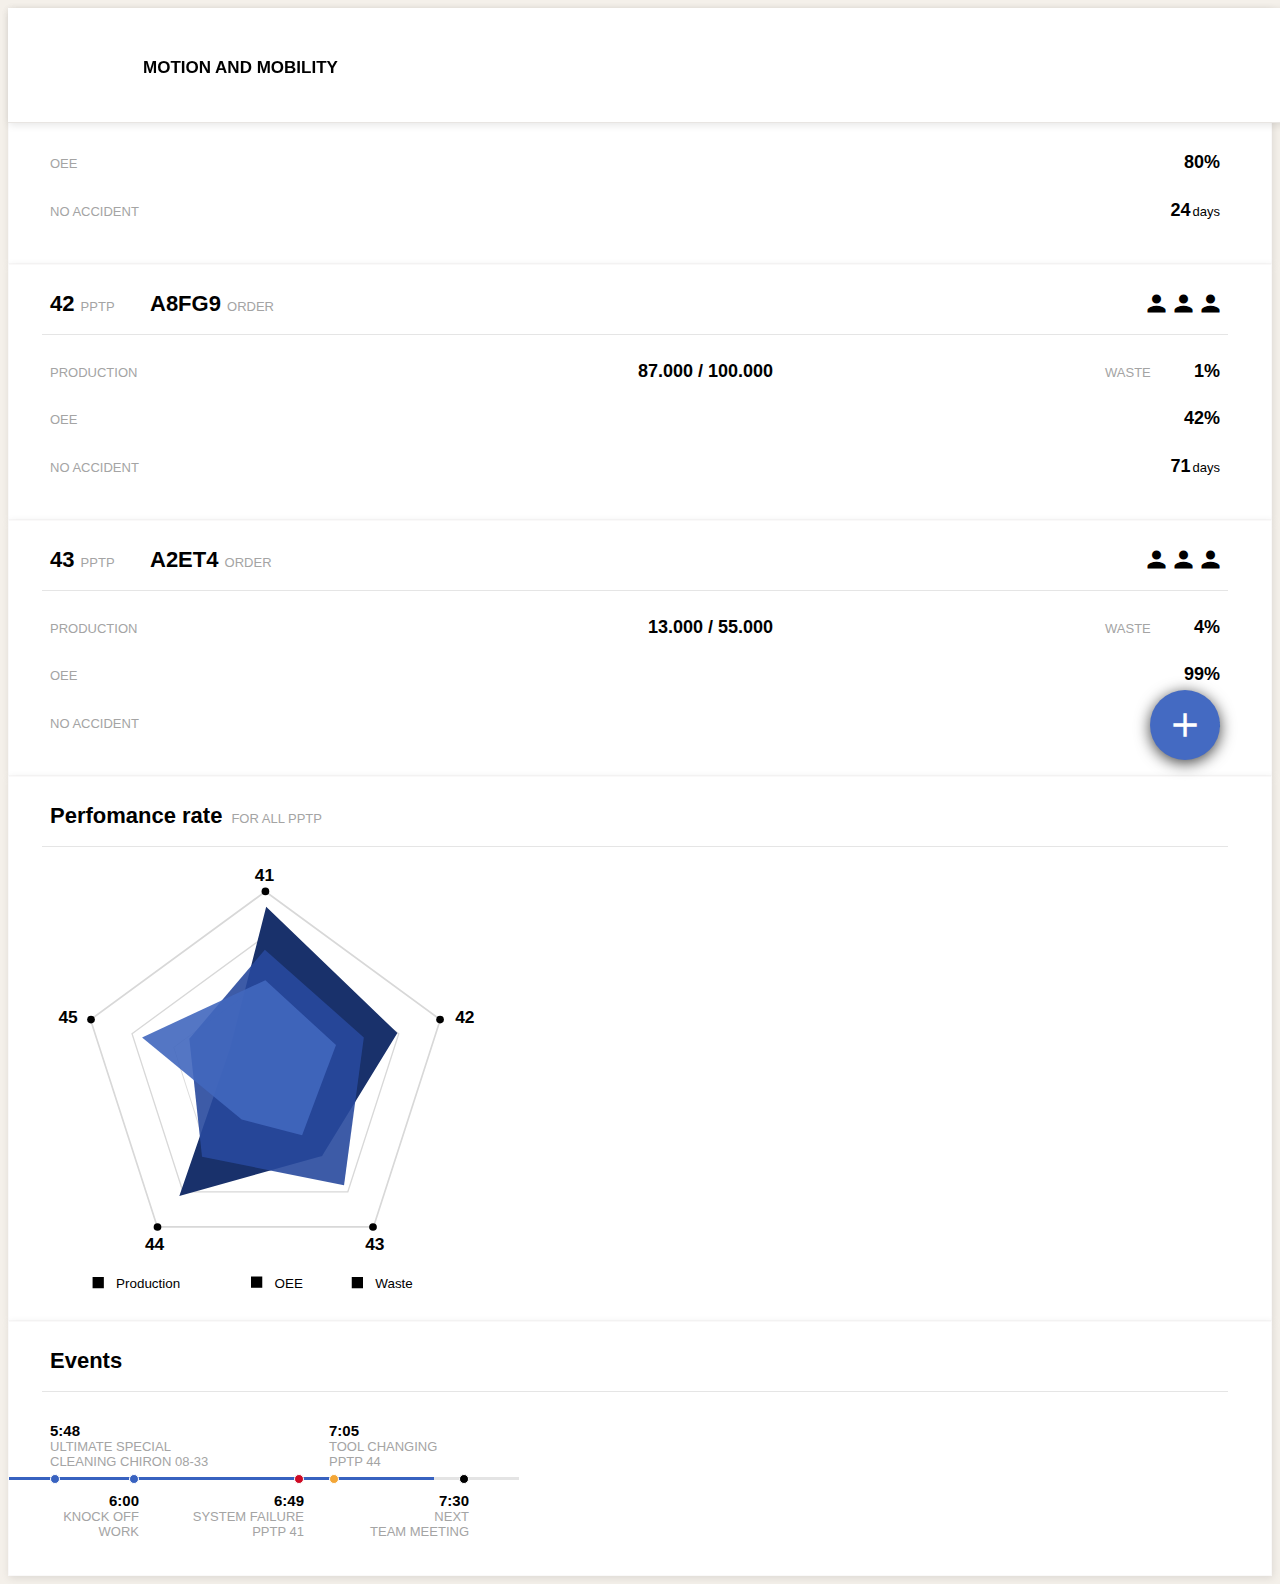
==== src/index.html @ ba4b2654 "Add special icon in operator" ====
﻿<!DOCTYPE html>
<html>
<head>
    <meta charset="utf-8" />
    <title>Motion and mobility</title>
    <link href="css/normalize.css" rel="stylesheet" />
    <link href="css/app.css" rel="stylesheet" />
    <link href="css/mobility.css" rel="stylesheet" />
    <link href="css/header.css" rel="stylesheet" />
    <link href="css/order.css" rel="stylesheet" />
    <link href="css/perfomance.css" rel="stylesheet" />
    <link href="css/event.css" rel="stylesheet" />
    <link href="css/bar.css" rel="stylesheet" />
    <link href="css/chart.css" rel="stylesheet" />
    <link href="css/operators.css" rel="stylesheet" />
    <link href="css/ticket.css" rel="stylesheet" />
    <link href="css/notification.css" rel="stylesheet" />
    <link href="https://fonts.googleapis.com/icon?family=Material+Icons" rel="stylesheet">
    <script src="https://ajax.googleapis.com/ajax/libs/jquery/3.2.1/jquery.min.js"></script>
    <script src="js/dragscroll.js"></script>
    <script src="js/visibility.js"></script>
    <script src="js/mobility.js"></script>
</head>
<body>
    <div class="tracer"></div>
    <div class="header">
        <div class="header__title">
            Motion and mobility
        </div>
        <div class="header__dateTime__container">
            <div class="header__dateTime__time">
                7:25
            </div>
            <div class="header__dateTime__date">
                Thursday, may 18
            </div>
        </div>
    </div>
    <div class="mobility">
        <div class="body">
            <div class="body__containers">
                <div class="orders__container">
                    <div class="order">
                        <div class="order__header">
                            <div class="order__header__pptp">
                                <span class="order__header__pptp__value">
                                    41
                                </span>
                                <span class="order__header__pptp__caption">
                                    PPTP
                                </span>
                            </div>
                            <div class="order__header__identificator">
                                <span class="order__header__identificator__value">
                                    a9hc4
                                </span>
                                <span class="order__header__identificator__caption">
                                    Order
                                </span>
                            </div>
                            <div class="order__header__spacer"></div>
                            <div class="order__header__operators">
                                <i class="order__header__operator--inactive material-icons md-27 ">person</i><i class="order__header__operator--active material-icons md-27">person</i><i class="order__header__operator--active material-icons md-27">person</i>
                            </div>
                        </div>
                        <div class="order__rule"></div>
                        <div class="order__body">
                            <div class="order__body__produce">
                                <div class="order__body__produce__production__container">
                                    <div class="order__body__produce__production">
                                        <div class="order__body__produce__production__info">
                                            <div class="order__body__produce__production__info__caption">
                                                Production
                                            </div>
                                            <div class="order__body__produce__production__info__value">
                                                45.000 / 80.000
                                            </div>
                                        </div>
                                        <div class="bar" style="width:730px">
                                            <div class="bar_background">
                                                <div class="bar__progress" style="width:400px"></div>
                                            </div>
                                        </div>
                                    </div>
                                </div>
                                <div class="order__body__produce__waste_container">
                                    <div class="order__body__produce__waste">
                                        <div class="order__body__produce__waste__info">
                                            <div class="order__body__produce__waste__info__caption">
                                                Waste
                                            </div>
                                            <div class="order__body__produce__waste__info__value">
                                                2%
                                            </div>
                                        </div>
                                        <div class="bar" style="width:115px">
                                            <div class="bar_background">
                                                <div class="bar__progress" style="width:53px"></div>
                                            </div>
                                        </div>
                                    </div>
                                </div>
                            </div>
                            <div class="order__body__equipment">
                                <div class="order__body__equipment__info">
                                    <div class="order__body__equipment__info__caption">
                                        Oee
                                    </div>
                                    <div class="order__body__equipment__info__value">
                                        80%
                                    </div>
                                </div>
                                <div class="bar" style="width:873px">
                                    <div class="bar_background">
                                        <div class="bar__progress" style="width:723px"></div>
                                    </div>
                                </div>
                            </div>
                            <div class="order__body__noaccident">
                                <div class="order__body__noaccident__info">
                                    <div class="order__body__noaccident__info__caption">
                                        No accident
                                    </div>
                                    <div class="order__body__noaccident__info__value">
                                        <span class="order__body__noaccident__info__value__numeric">24</span><span class="order__body__noaccident__info__value__text">days</span>
                                    </div>
                                </div>
                                <div class="bar" style="width:873px">
                                    <div class="bar_background">
                                        <div class="bar__progress" style="width:275px"></div>
                                    </div>
                                </div>

                            </div>
                        </div>
                    </div>
                    <div class="order">
                        <div class="order__header">
                            <div class="order__header__pptp">
                                <span class="order__header__pptp__value">
                                    42
                                </span>
                                <span class="order__header__pptp__caption">
                                    PPTP
                                </span>
                            </div>
                            <div class="order__header__identificator">
                                <span class="order__header__identificator__value">
                                    a8fg9
                                </span>
                                <span class="order__header__identificator__caption">
                                    Order
                                </span>
                            </div>
                            <div class="order__header__spacer"></div>
                            <div class="order__header__operators">
                                <i class="order__header__operator--active material-icons md-27 ">person</i><i class="order__header__operator--active material-icons md-27">person</i><i class="order__header__operator--active material-icons md-27">person</i>
                            </div>
                        </div>
                        <div class="order__rule"></div>
                        <div class="order__body">
                            <div class="order__body__produce">
                                <div class="order__body__produce__production__container">
                                    <div class="order__body__produce__production">
                                        <div class="order__body__produce__production__info">
                                            <div class="order__body__produce__production__info__caption">
                                                Production
                                            </div>
                                            <div class="order__body__produce__production__info__value">
                                                87.000 / 100.000
                                            </div>
                                        </div>
                                        <div class="bar" style="width:730px">
                                            <div class="bar_background">
                                                <div class="bar__progress" style="width:625px"></div>
                                            </div>
                                        </div>
                                    </div>
                                </div>
                                <div class="order__body__produce__waste_container">
                                    <div class="order__body__produce__waste">
                                        <div class="order__body__produce__waste__info">
                                            <div class="order__body__produce__waste__info__caption">
                                                Waste
                                            </div>
                                            <div class="order__body__produce__waste__info__value">
                                                1%
                                            </div>
                                        </div>
                                        <div class="bar" style="width:115px">
                                            <div class="bar_background">
                                                <div class="bar__progress" style="width:21px"></div>
                                            </div>
                                        </div>
                                    </div>
                                </div>
                            </div>
                            <div class="order__body__equipment">
                                <div class="order__body__equipment__info">
                                    <div class="order__body__equipment__info__caption">
                                        Oee
                                    </div>
                                    <div class="order__body__equipment__info__value">
                                        42%
                                    </div>
                                </div>
                                <div class="bar" style="width:873px">
                                    <div class="bar_background">
                                        <div class="bar__progress--warning" style="width:400px"></div>
                                    </div>
                                </div>
                            </div>
                            <div class="order__body__noaccident">
                                <div class="order__body__noaccident__info">
                                    <div class="order__body__noaccident__info__caption">
                                        No accident
                                    </div>
                                    <div class="order__body__noaccident__info__value">
                                        <span class="order__body__noaccident__info__value__numeric">71</span><span class="order__body__noaccident__info__value__text">days</span>
                                    </div>
                                </div>
                                <div class="bar" style="width:873px">
                                    <div class="bar_background">
                                        <div class="bar__progress" style="width:687px"></div>
                                    </div>
                                </div>

                            </div>
                        </div>
                    </div>
                    <div class="order">
                        <div class="order__header">
                            <div class="order__header__pptp">
                                <span class="order__header__pptp__value">
                                    43
                                </span>
                                <span class="order__header__pptp__caption">
                                    PPTP
                                </span>
                            </div>
                            <div class="order__header__identificator">
                                <span class="order__header__identificator__value">
                                    a2et4
                                </span>
                                <span class="order__header__identificator__caption">
                                    Order
                                </span>
                            </div>
                            <div class="order__header__spacer"></div>
                            <div class="order__header__operators">
                                <i class="order__header__operator--active material-icons md-27 ">person</i><i class="order__header__operator--active material-icons md-27">person</i><i class="order__header__operator--active material-icons md-27">person</i>
                            </div>
                        </div>
                        <div class="order__rule"></div>
                        <div class="order__body">
                            <div class="order__body__produce">
                                <div class="order__body__produce__production__container">
                                    <div class="order__body__produce__production">
                                        <div class="order__body__produce__production__info">
                                            <div class="order__body__produce__production__info__caption">
                                                Production
                                            </div>
                                            <div class="order__body__produce__production__info__value">
                                                13.000 / 55.000
                                            </div>
                                        </div>
                                        <div class="bar" style="width:730px">
                                            <div class="bar_background">
                                                <div class="bar__progress--warning" style="width:225px"></div>
                                            </div>
                                        </div>
                                    </div>
                                </div>
                                <div class="order__body__produce__waste_container">
                                    <div class="order__body__produce__waste">
                                        <div class="order__body__produce__waste__info">
                                            <div class="order__body__produce__waste__info__caption">
                                                Waste
                                            </div>
                                            <div class="order__body__produce__waste__info__value">
                                                4%
                                            </div>
                                        </div>
                                        <div class="bar" style="width:115px">
                                            <div class="bar_background">
                                                <div class="bar__progress--alert" style="width:77px"></div>
                                            </div>
                                        </div>
                                    </div>
                                </div>
                            </div>
                            <div class="order__body__equipment">
                                <div class="order__body__equipment__info">
                                    <div class="order__body__equipment__info__caption">
                                        Oee
                                    </div>
                                    <div class="order__body__equipment__info__value">
                                        99%
                                    </div>
                                </div>
                                <div class="bar" style="width:873px">
                                    <div class="bar_background">
                                        <div class="bar__progress" style="width:862px"></div>
                                    </div>
                                </div>
                            </div>
                            <div class="order__body__noaccident">
                                <div class="order__body__noaccident__info">
                                    <div class="order__body__noaccident__info__caption">
                                        No accident
                                    </div>
                                    <div class="order__body__noaccident__info__value">
                                        <span class="order__body__noaccident__info__value__numeric">15</span><span class="order__body__noaccident__info__value__text">days</span>
                                    </div>
                                </div>
                                <div class="bar" style="width:873px">
                                    <div class="bar_background">
                                        <div class="bar__progress" style="width:97px"></div>
                                    </div>
                                </div>

                            </div>
                        </div>
                    </div>
                </div>
                <div class="contextual__container">
                    <div class="perfomance">
                        <div class="perfomance__header">
                            <div class="perfomance__header__title">
                                <span class="perfomance__header__title__main">Perfomance rate</span><span class="perfomance__header__title__minor">For all PPTP</span>
                            </div>
                        </div>
                        <div class="perfomance__rule"></div>
                        <div class="perfomance__body">
                            <div class="perfomance__body_chart">
                                <svg xmlns="http://www.w3.org/2000/svg" class="chart" height="450" width="450" viewBox="0 0 119 119">
                                    <g>
                                        <g transform="translate(-48.5 -61.5)">
                                            <text x="104.761" y="70.494">
                                                <tspan class="chart_reference_values" y="70.494" x="104.761" font-size="4.6">41</tspan>
                                            </text>
                                            <text y="108.099" x="157.769">
                                                <tspan class="chart_reference_values" y="108.099" x="157.769" font-size="4.6">42</tspan>
                                            </text>
                                            <text y="168.105" x="133.961">
                                                <tspan class="chart_reference_values" y="168.105" x="133.961" font-size="4.6">43</tspan>
                                            </text>
                                            <text y="168.133" x="75.73">
                                                <tspan class="chart_reference_values" y="168.133" x="75.73" font-size="4.6">44</tspan>
                                            </text>
                                            <text y="108.071" x="52.85">
                                                <tspan class="chart_reference_values" y="108.071" x="52.85" font-size="4.6">45</tspan>
                                            </text>
                                            <g>
                                                <path class="chart_legend_color_production" d="M61.876 175.2h2.98v2.98h-2.98z" />
                                                <text class="chart_legend_info" y="178.138" x="68.097">
                                                    <tspan y="178.138" x="68.097" font-size="3.55">Production</tspan>
                                                </text>
                                            </g>
                                            <g>
                                                <path class="chart_legend_color_oee" d="M103.77 175.08h2.98v2.98h-2.98z" />
                                                <text class="chart_legend_info" y="178.195" x="110.166" transform="translate(-.177 -.177)">
                                                    <tspan y="178.195" x="110.166" font-size="3.55">OEE</tspan>
                                                </text>
                                            </g>
                                            <g>
                                                <path class="chart_legend_color_waste" d="M130.412 175.212h2.98v2.98h-2.98z" />
                                                <text class="chart_legend_info" y="178.15" x="136.633">
                                                    <tspan y="178.15" x="136.633" font-size="3.55">Waste</tspan>
                                                </text>
                                            </g>
                                            <path class="chart_reference_pentagon" d="M107.442 73.62l46.112 33.5-17.613 54.21H78.945L61.33 107.12z" transform="matrix(1.0029 0 0 1.0114 -.178 -1.187)" stroke-width=".45" />
                                            <path class="chart_reference_pentagon" d="M107.442 73.62l46.112 33.5-17.613 54.21H78.945L61.33 107.12z" transform="matrix(.76486 0 0 .77135 25.398 28.24)" stroke-width=".45" />
                                            <path class="chart_reference_pentagon" d="M107.442 73.62l46.112 33.5-17.613 54.21H78.945L61.33 107.12z" transform="matrix(.5257 0 0 .53016 51.094 57.692)" stroke-width=".45" />
                                            <ellipse class="chart_reference_spot" cx="107.584" cy="73.238" rx="1.02" ry="1.008" stroke-width=".4" />
                                            <ellipse class="chart_reference_spot" cx="153.762" cy="107.138" rx="1.02" ry="1.008" stroke-width=".4" />
                                            <ellipse class="chart_reference_spot" cx="61.461" cy="107.138" rx="1.02" ry="1.008" stroke-width=".4" />
                                            <ellipse class="chart_reference_spot" cx="79.04" cy="161.987" rx="1.02" ry="1.008" stroke-width=".4" />
                                            <ellipse class="chart_reference_spot" cx="136.032" cy="161.987" rx="1.02" ry="1.008" stroke-width=".4" />
                                            <path class="chart_data_production" d="M142.484 110.697l-19.926 32.525-37.746 10.563 13.425-39.02 9.55-37.433z" />
                                            <path class="chart_data_oee" d="M107.434 88.697l-19.976 23.49L90.82 143.4l37.55 7.575 5.235-39.123z" />
                                            <path class="chart_data_waste" d="M74.964 111.852l32.612-15.13 18.666 17.17-8.96 23.864-15.97-4.17z" />
                                        </g>
                                    </g>
                                </svg>
                            </div>
                        </div>
                    </div>
                    <div class="event">
                        <div class="event__header">
                            <div class="event__header__title">
                                <span class="event__header__title__main">Events</span>
                            </div>
                        </div>
                        <div class="event__rule"></div>
                        <div id="event__body__container" class="event__body__container dragscroll">
                            <div id="event__body" class="event__body">
                                <div class="event__body__situation__type1" style="top:30px; left:41px; width:180px;">
                                    <div class="event__body__situation__type1__time">
                                        5:48
                                    </div>
                                    <div class="event__body__situation__type1__name">
                                        Ultimate special<br>cleaning Chiron 08-33
                                    </div>
                                    <div class="event__body__situation__type1_point"></div>
                                </div>
                                <div class="event__body__situation__type1" style="top:30px; left:320px; width:180px;">
                                    <div class="event__body__situation__type1__time">
                                        7:05
                                    </div>
                                    <div class="event__body__situation__type1__name">
                                        Tool changing<br>PPTP 44
                                    </div>
                                    <div class="event__body__situation__type1_point--warning"></div>
                                </div>
                                <div class="event__body__situation__type1" style="top:30px; left:520px; width:180px;">
                                    <div class="event__body__situation__type1__time">
                                        7:42
                                    </div>
                                    <div class="event__body__situation__type1__name">
                                        Tool Control <br>PPTP 44
                                    </div>
                                    <div class="event__body__situation__type1_point"></div>
                                </div>
                                <div class="event__body__situation__type1" style="top:30px; left:820px; width:180px;">
                                    <div class="event__body__situation__type1__time">
                                        10:59
                                    </div>
                                    <div class="event__body__situation__type1__name">
                                        Report order <br>a9hc4
                                    </div>
                                    <div class="event__body__situation__type1_point"></div>
                                </div>
                                <div class="event__body__situation__type1" style="top:30px; left:1000px; width:180px;">
                                    <div class="event__body__situation__type1__time">
                                        12:15
                                    </div>
                                    <div class="event__body__situation__type1__name">
                                        Distribution<br>a9hc4
                                    </div>
                                    <div class="event__body__situation__type1_point--info"></div>
                                </div>
                                <div class="event__body__situation__type2" style="top:82px; left:-50px; width:180px;">
                                    <div class="event__body__situation__type2__time">
                                        6:00
                                    </div>
                                    <div class="event__body__situation__type2__name">
                                        Knock off<br>work
                                    </div>
                                    <div class="event__body__situation__type2_point"></div>
                                </div>
                                <div class="event__body__situation__type2" style="top:82px; left:115px; width:180px;">
                                    <div class="event__body__situation__type2__time">
                                        6:49
                                    </div>
                                    <div class="event__body__situation__type2__name">
                                        System failure<br>PPTP 41
                                    </div>
                                    <div class="event__body__situation__type2_point--alert"></div>
                                </div>
                                <div class="event__body__situation__type2" style="top:82px; left:280px; width:180px;">
                                    <div class="event__body__situation__type2__time">
                                        7:30
                                    </div>
                                    <div class="event__body__situation__type2__name">
                                        Next<br> team meeting
                                    </div>
                                    <div class="event__body__situation__type2_point--info"></div>
                                </div>
                                <div class="event__body__situation__type2" style="top:82px; left:540px; width:180px;">
                                    <div class="event__body__situation__type2__time">
                                        9:45
                                    </div>
                                    <div class="event__body__situation__type2__name">
                                        Review<br> tool measurements
                                    </div>
                                    <div class="event__body__situation__type2_point"></div>
                                </div>
                                <div class="event__body__situation__type2" style="top:82px; left:760px; width:180px;">
                                    <div class="event__body__situation__type2__time">
                                        11:17
                                    </div>
                                    <div class="event__body__situation__type2__name">
                                        Track order<br>a9hc4
                                    </div>
                                    <div class="event__body__situation__type2_point"></div>
                                </div>
                                <div class="event__body__timeline" style="width:1180px;">
                                    <div class="event__body__timeline__progress" style="width:425px;">
                                    </div>
                                </div>

                            </div>
                        </div>
                    </div>
                </div>
            </div>

        </div>
        <div class="operators">
            <div id="operators__list" class="operators__list" style="visibility:hidden;">
                <div class="operators__list__operator1">
                    <div class="operators__list__operator__label">
                        <div class="operators__list__operator__label__value">
                            Herr Müller
                        </div>

                    </div>
                    <div class="operators__list__operator__icon">
                        <i class="material-icons md-39">person</i>
                    </div>
                </div>
                <div id="operators__list__operator2" class="operators__list__operator2">
                    <div class="operators__list__operator__label2">
                        <div class="operators__list__operator__label__value">
                            Herr Schmidt
                        </div>
                    </div>
                    <div class="operators__list__operator__icon--active">
                        <i class="material-icons md-71">person</i>
                    </div>
                    <div class="operators__list__operator__iconspecial">
                        <div class="operators__list__operator__iconspecial__value">
                            W
                        </div>
                    </div>
                </div>
                <div class="operators__list__operator1">
                    <div class="operators__list__operator__label3">
                        <div class="operators__list__operator__label__value">
                            Herr Meier
                        </div>

                    </div>
                    <div class="operators__list__operator__icon">
                        <i class="material-icons md-39">person</i>
                    </div>
                </div>
            </div>
            <div class="operators__add">
                <div id="operators__add__icon" class="operators__add__icon">
                    <i class="material-icons md-40">add</i>
                </div>
            </div>
        </div>
    </div>
    <div id="ticket" class="ticket" style="display:none;">
        <div class="ticket__cover">
        </div>
        <div class="ticket__window__container">
            <div class="ticket__window">
                <div class="ticket__window__main">
                    <div class="ticket__window__main__header">
                        <div class="ticket__window__main_header__title">
                            Ticket #3458
                        </div>
                        <div class="ticket__window__main_header__info">
                            <span class="ticket__window__main_header__info__ppt">
                                <span class="ticket__window__main_header__info__ppt__value">
                                    43
                                </span>
                                <span class="ticket__window__main_header__info__ppt__caption">
                                    PPTP
                                </span>
                            </span>
                            <span class="ticket__window__main_header__info__order">
                                <span class="ticket__window__main_header__info__order__value">
                                    a2et4
                                </span>
                                <span class="ticket__window__main_header__info__order__caption">
                                    Order
                                </span>
                            </span>
                            <span class="ticket__window__main_header__info__worker">
                                <span class="ticket__window__main_header__info__worker__value">
                                    Herr Schmidt
                                </span>
                                <span class="ticket__window__main_header__info__worker__caption">
                                    Worker
                                </span>
                            </span>
                        </div>
                    </div>
                    <div class="ticket__window__main__rule"></div>
                    <div class="ticket__window__main__body">
                        <div class="ticket__window__main__body__recommandations">
                            <div class="ticket__window__main__body__recommandations__info">
                                Recommandations to solve the problem
                            </div>
                            <div class="ticket__window__main__body__recommandations__chance">
                                Chance
                            </div>
                        </div>
                        <div class="ticket__window__main__body__recommandationsdata">
                            <div class="ticket__window__main__body__recommandationsdata__line">
                                <div class="ticket__window__main__body__recommandationsdata__info">
                                    1. Check the scissors
                                </div>
                                <div class="ticket__window__main__body__recommandationsdata__value">
                                    75%
                                </div>

                            </div>
                            <div class="ticket__window__main__body__recommandationsdata__line">
                                <div class="ticket__window__main__body__recommandationsdata__info">
                                    2. Check the gears
                                </div>
                                <div class="ticket__window__main__body__recommandationsdata__value">
                                    52%
                                </div>

                            </div>
                            <div class="ticket__window__main__body__recommandationsdata__line">
                                <div class="ticket__window__main__body__recommandationsdata__info">
                                    3. Check machine settings
                                </div>
                                <div class="ticket__window__main__body__recommandationsdata__value">
                                    28%
                                </div>

                            </div>
                        </div>
                    </div>
                </div>
                <div id="ticket__window__button" class="ticket__window__button">
                    <div class="ticket__window__button__info">
                        Send ticket
                    </div>
                </div>

            </div>
        </div>
    </div>
    <div id="notification" class="notification" style="display:none;">
        <div class="notification__cover">
        </div>
        <div class="notification__window__container">
            <div class="notification__window__icon">
                <i class="material-icons md-65 ">done</i>
            </div>
            <div class="notification__window__info">
                <div class="notification__window__info__text">
                    Ticket sent
                </div>
            </div>
        </div>
    </div>
</body>
</html>
---- src/css/app.css ----
﻿/*
    Generic for the entire application.
*/

* {
    box-sizing: border-box;
}

body {
    background-color: #f4f0ea;
    font-family: Arial, Helvetica, sans-serif;
}

.tracer {
    position: fixed;
    top: 0;
    left: 0;
    width: 1600px;
    height: 1062px;
    opacity: 0.2;
    z-index: 100;
    /* uncomment code to see the trace image */
    /*background-image: url("../../mockups/view-04.png");*/
    /*background-image: url("../../mockups/view-03.png");*/
    background-image: url("../../mockups/view-02.png");
    /*background-image: url("../../mockups/view-01.png");*/
}
---- src/css/header.css ----
﻿/**/
.header {
    position: absolute;
    width: 1600px;
    height: 115px;
    background-color: #ffffff;
    display: flex;
    justify-content: space-between;
    align-items: center;
    border-bottom: 1px solid #e8e5e2;
    z-index: 100;
    box-shadow: 1px 2px 8px 0px rgba(0,0,0,0.1);
}

.header__title {
    margin: 5px 0 0 135px;
    /*margin-top: 5px;
    margin-left: 135px;*/
    text-transform: uppercase;
    font-size: 17px;
    font-weight: 700;
}

.header__dateTime__container {
    margin-right: 50px;
}

.header__dateTime__time {
    font-weight: 700;
    font-size: 22px;
    text-align: right;
}

.header__dateTime__date {
    text-transform: uppercase;
    color: #84848c;
    font-size: 13px;
}
---- src/css/order.css ----
﻿/*
    Order component.
*/

.order {
    width: 100%;
    height: 256px;
    /*background-color: blue;*/
    display: flex;
    flex-direction: column;
    padding-left: 33px;
    padding-right: 43px;
    background-color: #ffffff;
    border: 1px solid #faf9f9;
    box-shadow: 1px 2px 8px 0px rgba(0,0,0,0.1);
}
/**/
.order__header {
    /*background-color: yellow;*/
    width: inherit;
    height: 69px;
    display: flex;
}

.order__header__operator--inactive {
    color: #d7d7d7;
}

.order__header__operator--active {
    color: #000000;
}

.order__header__pptp {
    width: 100px;
    height: inherit;
    padding-top: 26px;
    padding-left: 8px;
    /*background-color: Highlight;*/
}

.order__header__pptp__value {
    font-weight: 700;
    font-size: 22px;
}

.order__header__pptp__caption {
    text-transform: uppercase;
    color: #a4a4a4;
    font-size: 13px;
}

.order__header__identificator {
    width: 150px;
    height: inherit;
    /*background-color: lightcyan;*/
    padding-top: 26px;
    padding-left: 8px;
}

.order__header__identificator__value {
    text-transform: uppercase;
    font-weight: 700;
    font-size: 22px;
}

.order__header__identificator__caption {
    text-transform: uppercase;
    color: #a4a4a4;
    font-size: 13px;
}

.order__header__spacer {
    flex-grow: 1;
}

/**/
.order__header__operators {
    width: 100px;
    height: inherit;
    padding-top: 25px;
    text-align: right;
    padding-right: 4px;
    /*background-color: lightcoral*/
}

    .order__header__operators .material-icons.md-27 {
        font-size: 27px;
    }



/**/
.order__rule {
    width: 100%;
    height: 1px;
    /*background-color: red;*/
    background-color: #e5e5e5;
}

/**/
.order__body {
    /*background-color: orange;*/
    width: inherit;
    height: 187px;
    display: flex;
    flex-direction: column;
    padding-top: 10px;
    padding-left: 8px;
    padding-right: 8px;
    /*padding-top: 4px;*/
}

.order__body__produce {
    margin-top: 16px;
    height: 32px;
    /*background-color: gray;*/
    display: flex;
    justify-content: space-between;
}

.order__body__produce__production__container {
    width: 730px;
    /*background-color: greenyellow;*/
}

.order__body__produce__production__info {
    display: flex;
    height: 22px;
    justify-content: space-between;
}

.order__body__produce__production__info__caption {
    text-transform: uppercase;
    color: #a4a4a4;
    font-size: 13px;
    padding-top: 4px;
}

.order__body__produce__production__info__value {
    font-weight: 700;
    font-size: 18px;
    padding-right: 7px;
}


.order__body__produce__waste_container {
}

.order__body__produce__waste {
    width: 115px;
}

.order__body__produce__waste__info {
    display: flex;
    height: 22px;
    justify-content: space-between;
}

.order__body__produce__waste__info__caption {
    text-transform: uppercase;
    color: #a4a4a4;
    font-size: 13px;
    padding-top: 4px;
}

.order__body__produce__waste__info__value {
    font-weight: 700;
    font-size: 18px;
    /*padding-right: 7px;*/
}


/**/
.order__body__equipment {
    margin-top: 15px;
    height: 32px;
    /*background-color: darkseagreen;*/
}

.order__body__equipment__info {
    display: flex;
    justify-content: space-between;
    height: 22px;
}

.order__body__equipment__info__caption {
    text-transform: uppercase;
    color: #a4a4a4;
    font-size: 13px;
    padding-top: 4px;
}

.order__body__equipment__info__value {
    font-weight: 700;
    font-size: 18px;
}


.order__body__noaccident {
    margin-top: 16px;
    height: 32px;
}

.order__body__noaccident__info {
    display: flex;
    justify-content: space-between;
    height: 22px;
}

.order__body__noaccident__info__caption {
    text-transform: uppercase;
    color: #a4a4a4;
    font-size: 13px;
    padding-top: 4px;
}

.order__body__noaccident__info__value {
}

.order__body__noaccident__info__value__numeric {
    font-weight: 700;
    font-size: 18px;
    margin-right: 2px;
}

.order__body__noaccident__info__value__text {
    font-size: 13px;
}
---- src/css/perfomance.css ----
﻿.perfomance {
    width: 100%;
    height: 545px;
    border: 1px solid red;
    padding-left: 33px;
    padding-right: 43px;
    background-color: #ffffff;
    border: 1px solid #faf9f9;
    box-shadow: 1px 2px 8px 0px rgba(0,0,0,0.1);
}

.perfomance__header {
    /*background-color: yellow;*/
    width: inherit;
    height: 69px;
    display: flex;
}

.perfomance__header__title {
    width: 100%;
    height: inherit;
    padding-top: 26px;
    padding-left: 8px;
    /*background-color: Highlight;*/
}

.perfomance__header__title__main {
    font-weight: 700;
    font-size: 22px;
    margin-right: 9px;
}

.perfomance__header__title__minor {
    text-transform: uppercase;
    color: #a4a4a4;
    font-size: 13px;
    padding-top: 2px;
}

.perfomance__rule {
    width: 100%;
    height: 1px;
    /*background-color: red;*/
    background-color: #e5e5e5;
}
---- src/css/event.css ----
﻿/*
    Event component and its timeline.
*/

.event {
    width: 100%;
    height: 255px;
    /*padding-left: 33px;
    padding-right: 43px;*/
    border: 1px solid #faf9f9;
    background-color: #ffffff;
    /*border: 1px solid #faf9f9;*/
    box-shadow: 1px 2px 8px 0px rgba(0,0,0,0.1);
}

.event__header {
    width: inherit;
    height: 69px;
    display: flex;
    /*background-color: Highlight;*/
    padding-left: 33px;
    padding-right: 43px;
}

.event__header__title {
    width: 100%;
    height: inherit;
    padding-top: 26px;
    padding-left: 8px;
    /*background-color: Highlight;*/
}

.event__header__title__main {
    font-weight: 700;
    font-size: 22px;
    margin-right: 9px;
}

.event__header__title__minor {
    text-transform: uppercase;
    color: #a4a4a4;
    font-size: 13px;
    padding-top: 2px;
}

.event__rule {
    width: calc(100% - 33px - 43px);
    height: 1px;
    /*background-color: red;*/
    margin-left: 33px;
    margin-right: 43px;
    background-color: #e5e5e5;
}


.event__body__container {
    position: absolute;
    /*background-color: red;*/
    overflow-x: hidden;
    /*overflow-y: hidden;*/
    width: 510px;
    height: 187px;
}


.event__body {
    position: absolute;
    /*overflow-x: auto;
    overflow-y: hidden;*/
    /*width: 510px;
    height: 187px;*/
    /*display: flex;
    flex-direction: column;*/
    padding-top: 10px;
    height: 100%;
    /*background-color: yellow;*/
}
/*.event__body {
    position: absolute;
    overflow-x: auto;
    overflow-y: hidden;
    width: 510px;
    height: 187px;
    display: flex;
    flex-direction: column;
    padding-top: 10px;
}*/


.event__body__timeline {
    height: 3px;
    margin-top: 75px;
    background-color: #e4e4e4;
}

.event__body__timeline__progress {
    height: inherit;
    /*background-color: #e4e4e4;*/
    background-color: #3862c0;
}

/**/
.event__body__situation__type1 {
    position: inherit;
    height: 62px;
    width: 170px;
    /*border: 1px solid red;*/
}

.event__body__situation__type1__time {
    font-size: 15px;
    font-weight: 700;
}

.event__body__situation__type1__name {
    text-transform: uppercase;
    color: #a4a4a4;
    font-size: 13px;
}

.event__body__situation__type1_point {
    position: absolute;
    bottom: 0;
    width: 10px;
    height: 10px;
    border-radius: 5px;
    background-color: #3862c0;
    border: 1px solid #ffffff;
}

.event__body__situation__type1_point--warning {
    position: absolute;
    bottom: 0;
    width: 10px;
    height: 10px;
    border-radius: 5px;
    background-color: #f3a636;
    border: 1px solid #ffffff;
}

.event__body__situation__type1_point--info {
    position: absolute;
    bottom: 0;
    width: 10px;
    height: 10px;
    border-radius: 5px;
    background-color: #000000;
    border: 1px solid #ffffff;
}


/*----------*/
.event__body__situation__type2 {
    position: inherit;
    height: 62px;
    width: 170px;
    /*border: 1px solid red;*/
    padding-top: 18px;
}

.event__body__situation__type2__time {
    font-size: 15px;
    font-weight: 700;
    text-align: right;
}

.event__body__situation__type2__name {
    text-transform: uppercase;
    color: #a4a4a4;
    font-size: 13px;
    text-align: right;
}

.event__body__situation__type2_point {
    position: absolute;
    top: 0;
    right: 0;
    width: 10px;
    height: 10px;
    border-radius: 5px;
    background-color: #3862c0;
    border: 1px solid #ffffff;
}

.event__body__situation__type2_point--warning {
    position: absolute;
    top: 0;
    right: 0;
    width: 10px;
    height: 10px;
    border-radius: 5px;
    background-color: #f3a636;
    border: 1px solid #ffffff;
}

.event__body__situation__type2_point--alert {
    position: absolute;
    top: 0;
    right: 0;
    width: 10px;
    height: 10px;
    border-radius: 5px;
    background-color: #ce0a24;
    border: 1px solid #ffffff;
}

.event__body__situation__type2_point--info {
    position: absolute;
    top: 0;
    right: 0;
    width: 10px;
    height: 10px;
    border-radius: 5px;
    background-color: #000000;
    border: 1px solid #ffffff;
}
---- src/css/bar.css ----
﻿.bar {
}

.bar__progress {
}

.bar_background {
}
---- src/css/chart.css ----
﻿.chart {
}

.chart_reference_values {
    font-weight: 700;
    font-family: Arial;
}

.chart_reference_pentagon {
    stroke: #d8d8d8;
    fill-opacity: 0;
}


.chart_data_production {
    fill: #19316b;
    fill-opacity: 1;
}

.chart_data_oee {
    fill: #28499d;
    fill-opacity: 0.9;
}

.chart_data_waste {
    fill: #4167be;
    fill-opacity: 0.9;
}

.chart_data_waste {
    fill: #4167be;
    fill-opacity: 0.9;
}
---- src/css/operators.css ----
﻿/*
    Series of operators (avatars/users).
*/

.operators {
    position: absolute;
    right: 50px;
    bottom: 140px;
    width: 225px;
    height: 355px;
    z-index: 1;
    pointer-events: none;
    display: flex;
    flex-direction: column;
    justify-content: space-between;
}

    .operators * {
        pointer-events: auto;
    }

.operators__list {
}

.operators__list__operator1 {
    display: flex;
    justify-content: space-between;
    width: 198px;
    padding-left: 24px;
    align-items: center;
    padding-top: 2px;
}

.operators__list__operator2 {
    display: flex;
    justify-content: space-between;
    padding-left: 24px;
    align-items: center;
    padding-top: 5px;
    width: 212px;
    padding-left: 0px;
    height: 157px;
}

.operators__list__operator__label {
    width: 123px;
    height: 31px;
    background-color: #000000;
    display: flex;
    align-items: center;
    justify-content: center;
    box-shadow: 0 3px 1px 0 rgba(0,0,0,0.1);
}

.operators__list__operator__label2 {
    width: 131px;
    height: 31px;
    background-color: #000000;
    display: flex;
    align-items: center;
    justify-content: center;
    box-shadow: 0 3px 1px 0 rgba(0,0,0,0.1);
}

.operators__list__operator__label3 {
    width: 113px;
    height: 31px;
    background-color: #000000;
    display: flex;
    align-items: center;
    justify-content: center;
    margin-left: 10px;
    box-shadow: 0 3px 1px 0 rgba(0,0,0,0.1);
}

.operators__list__operator__label__value {
    text-transform: uppercase;
    color: #ffffff;
    font-size: 13px;
}

.operators__list__operator__icon {
    color: #ffffff;
    background-color: #000000;
    width: 40px;
    height: 40px;
    border-radius: 20px;
    box-shadow: 0 3px 15px 0 rgba(0,0,0,0.75);
}

    .operators__list__operator__icon i.material-icons.md-39 {
        font-size: 39px;
    }

.operators__list__operator__icon--active {
    color: #ffffff;
    background-color: #000000;
    width: 71px;
    height: 71px;
    border-radius: 35px;
    box-shadow: 0 3px 15px 0 rgba(0,0,0,0.75);
}

    .operators__list__operator__icon--active i.material-icons.md-71 {
        font-size: 71px;
    }

.operators__list__operator__iconspecial {
    position: absolute;
    margin-left: 127px;
    margin-top: 35px;
    width: 40px;
    height: 40px;
    border-radius: 20px;
    background-color: #ce0a24;
    display: flex;
    align-items: center;
    justify-content: center;
    box-shadow: 0 3px 15px 0 rgba(0,0,0,0.75);
}

.operators__list__operator__iconspecial__value {
    color: #ffffff;
    font-weight: 700;
    font-size: 21px;
}

.operators__add {
    padding-right: 10px;
    display: flex;
    align-items: flex-end
}

.operators__add__icon {
    width: 70px;
    height: 70px;
    background-color: #446ac2;
    border-radius: 35px;
    display: flex;
    align-items: center;
    justify-content: center;
    color: #ffffff;
    box-shadow: 0 3px 15px 0 rgba(0,0,0,0.75);
    margin-left: auto;
}

    .operators__add__icon:hover {
        filter: brightness(110%);
    }

    .operators__add__icon i.material-icons.md-40 {
        font-size: 40px;
    }
---- src/css/ticket.css ----
﻿.ticket {
    position: absolute;
    width: 1600px;
    height: 1062px;
    z-index: 3;
}

.ticket__window__container {
    position: absolute;
    width: 100%;
    height: 100%;
    display: flex;
    align-items: center;
    justify-content: center;
    padding-top: 112px;
}


.ticket__window {
    position: absolute;
    background-color: #ffffff;
    width: 521px;
    height: 354px;
    display: flex;
    flex-direction: column;
}

.ticket__window__main {
    flex-grow: 1;
}

.ticket__window__button {
    height: 65px;
    width: 100%;
    background-color: #446ac2;
    display: flex;
    align-items: center;
    justify-content: center
}

    .ticket__window__button:hover {
        filter: brightness(110%);
    }


.ticket__window__button__info {
    text-transform: uppercase;
    color: #ffffff;
    font-size: 23px;
    font-weight: 700;
}

.ticket__cover {
    position: absolute;
    width: 100%;
    height: 100%;
    background-color: #000000;
    opacity: 0.7;
}

.ticket__window__main__header {
    width: inherit;
    height: 117px;
    display: flex;
    flex-direction: column;
    /*background-color: Highlight;*/
    padding-left: 33px;
    padding-right: 43px;
}

.ticket__window__main_header__title {
    width: 100%;
    /*background-color: yellow;*/
    font-size: 25px;
    color: #000000;
    font-weight: 700;
    padding-top: 39px;
    padding-left: 13px;
}

.ticket__window__main__rule {
    width: calc(100% - 33px - 43px);
    height: 1px;
    margin-left: 33px;
    margin-right: 43px;
    background-color: #e5e5e5;
    background-color: red;
}

.ticket__window__main_header__info {
    /*background-color: orange;*/
    height: 50px;
    padding-left: 15px;
    padding-top: 7px;
}

.ticket__window__main_header__info__ppt {
    margin-right: 20px;
}

.ticket__window__main_header__info__order {
    margin-right: 13px;
}

.ticket__window__main_header__info__ppt__value,
.ticket__window__main_header__info__order__value,
.ticket__window__main_header__info__worker__value {
    font-size: 23px;
    font-weight: 700;
}

.ticket__window__main_header__info__ppt__value,
.ticket__window__main_header__info__order__value {
    text-transform: uppercase;
}

.ticket__window__main_header__info__ppt__caption,
.ticket__window__main_header__info__order__caption,
.ticket__window__main_header__info__worker__caption {
    font-size: 13px;
    text-transform: uppercase;
    color: #9a9692;
}

.ticket__window__main_header__info__worker__value {
    letter-spacing: -1px;
}

.ticket__window__main__body {
    padding-left: 48px;
    padding-right: 50px;
}

.ticket__window__main__body__recommandations {
    display: flex;
    justify-content: space-between;
    padding-top: 23px;
}

.ticket__window__main__body__recommandations__info,
.ticket__window__main__body__recommandations__chance {
    font-size: 13px;
    text-transform: uppercase;
    color: #9a9692;
}

.ticket__window__main__body__recommandationsdata {
    padding-top: 12px;
}

.ticket__window__main__body__recommandationsdata__line {
    display: flex;
    justify-content: space-between;
    /*background-color: yellow;*/
    margin-bottom: 9px;
}

.ticket__window__main__body__recommandationsdata__info,
.ticket__window__main__body__recommandationsdata__value {
    font-size: 21px;
    color: #000000;
    font-weight: 700;
    letter-spacing: -0.9px;
}
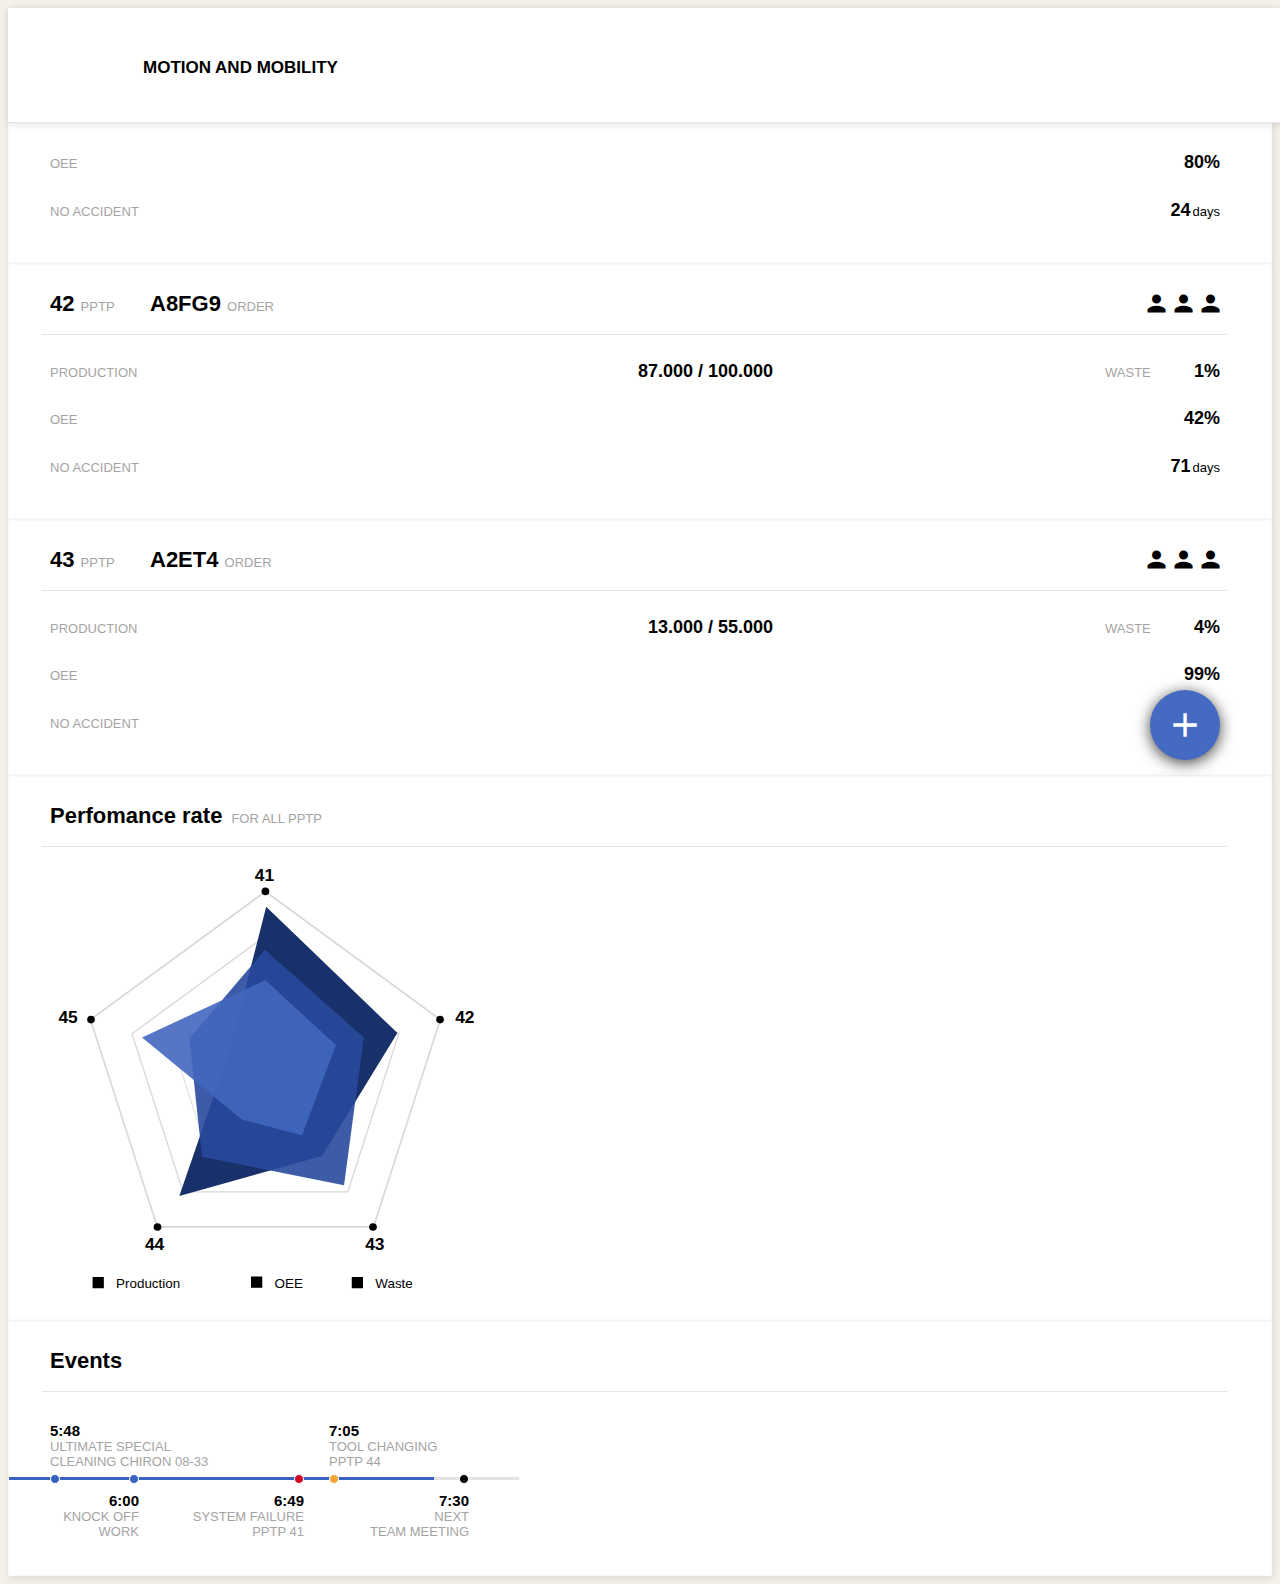
==== commit e2e854bf: "Add deactivate tracer" ====
--- a/src/index.html
+++ b/src/index.html
@@ -22,7 +22,7 @@
     <script src="js/mobility.js"></script>
 </head>
 <body>
-    <div class="tracer"></div>
+    <!--<div class="tracer"></div>-->
     <div class="header">
         <div class="header__title">
             Motion and mobility
--- a/src/css/app.css
+++ b/src/css/app.css
@@ -22,6 +22,6 @@
     /* uncomment code to see the trace image */
     /*background-image: url("../../mockups/view-04.png");*/
     /*background-image: url("../../mockups/view-03.png");*/
-    background-image: url("../../mockups/view-02.png");
+    /*background-image: url("../../mockups/view-02.png");*/
     /*background-image: url("../../mockups/view-01.png");*/
 }
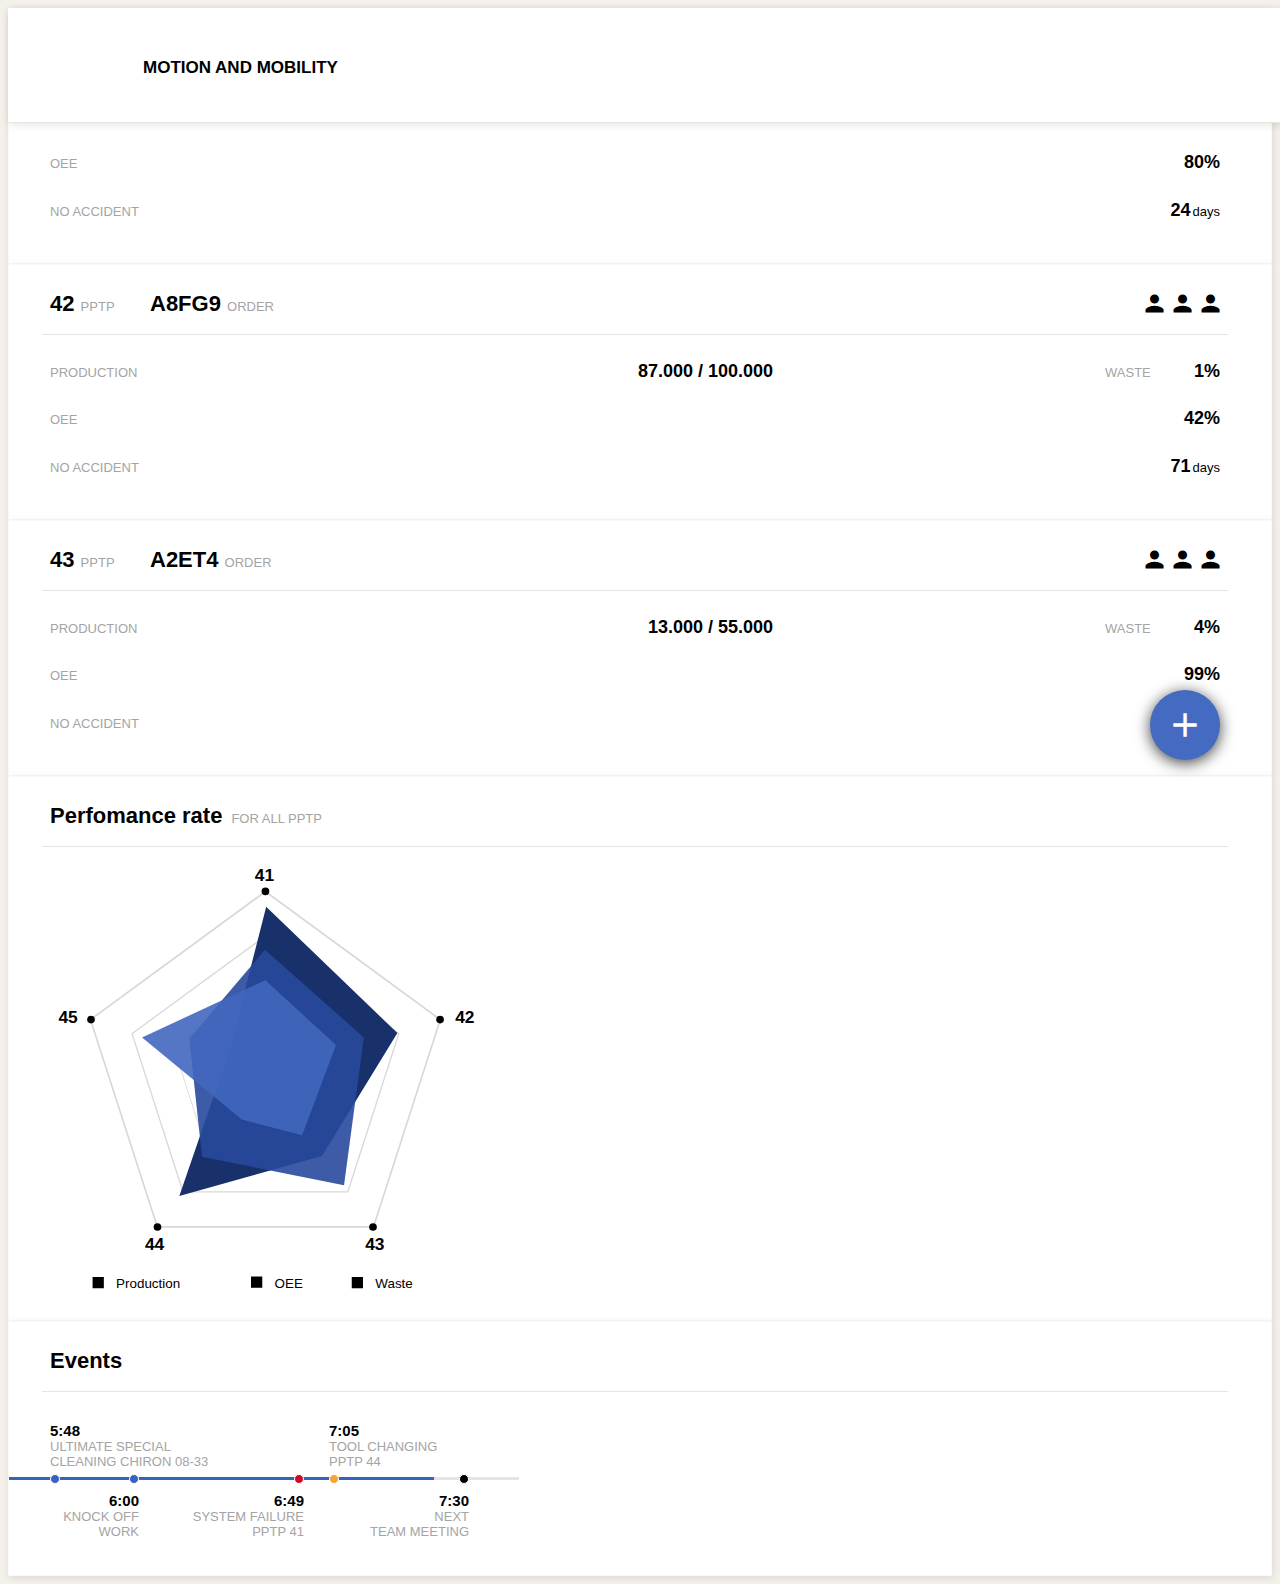
==== commit adf43b75: "Add improve space between operator icons" ====
--- a/src/index.html
+++ b/src/index.html
@@ -37,8 +37,8 @@
         </div>
     </div>
     <div class="mobility">
-        <div class="body">
-            <div class="body__containers">
+        <div class="mobility__body">
+            <div class="mobility__body__containers">
                 <div class="orders__container">
                     <div class="order">
                         <div class="order__header">
--- a/src/css/order.css
+++ b/src/css/order.css
@@ -5,7 +5,6 @@
 .order {
     width: 100%;
     height: 256px;
-    /*background-color: blue;*/
     display: flex;
     flex-direction: column;
     padding-left: 33px;
@@ -14,9 +13,8 @@
     border: 1px solid #faf9f9;
     box-shadow: 1px 2px 8px 0px rgba(0,0,0,0.1);
 }
-/**/
+
 .order__header {
-    /*background-color: yellow;*/
     width: inherit;
     height: 69px;
     display: flex;
@@ -35,7 +33,6 @@
     height: inherit;
     padding-top: 26px;
     padding-left: 8px;
-    /*background-color: Highlight;*/
 }
 
 .order__header__pptp__value {
@@ -52,7 +49,6 @@
 .order__header__identificator {
     width: 150px;
     height: inherit;
-    /*background-color: lightcyan;*/
     padding-top: 26px;
     padding-left: 8px;
 }
@@ -73,33 +69,29 @@
     flex-grow: 1;
 }
 
-/**/
 .order__header__operators {
     width: 100px;
     height: inherit;
     padding-top: 25px;
     text-align: right;
     padding-right: 4px;
-    /*background-color: lightcoral*/
-}
-
-    .order__header__operators .material-icons.md-27 {
-        font-size: 27px;
+}
+
+    .order__header__operators i.material-icons {
+        padding-left: 1px;
     }
 
-
-
-/**/
+        .order__header__operators i.material-icons.md-27 {
+            font-size: 27px;
+        }
+
 .order__rule {
     width: 100%;
     height: 1px;
-    /*background-color: red;*/
     background-color: #e5e5e5;
 }
 
-/**/
 .order__body {
-    /*background-color: orange;*/
     width: inherit;
     height: 187px;
     display: flex;
@@ -107,20 +99,17 @@
     padding-top: 10px;
     padding-left: 8px;
     padding-right: 8px;
-    /*padding-top: 4px;*/
 }
 
 .order__body__produce {
     margin-top: 16px;
     height: 32px;
-    /*background-color: gray;*/
     display: flex;
     justify-content: space-between;
 }
 
 .order__body__produce__production__container {
     width: 730px;
-    /*background-color: greenyellow;*/
 }
 
 .order__body__produce__production__info {
@@ -141,7 +130,6 @@
     font-size: 18px;
     padding-right: 7px;
 }
-
 
 .order__body__produce__waste_container {
 }
@@ -166,15 +154,11 @@
 .order__body__produce__waste__info__value {
     font-weight: 700;
     font-size: 18px;
-    /*padding-right: 7px;*/
-}
-
-
-/**/
+}
+
 .order__body__equipment {
     margin-top: 15px;
     height: 32px;
-    /*background-color: darkseagreen;*/
 }
 
 .order__body__equipment__info {
@@ -194,7 +178,6 @@
     font-weight: 700;
     font-size: 18px;
 }
-
 
 .order__body__noaccident {
     margin-top: 16px;
